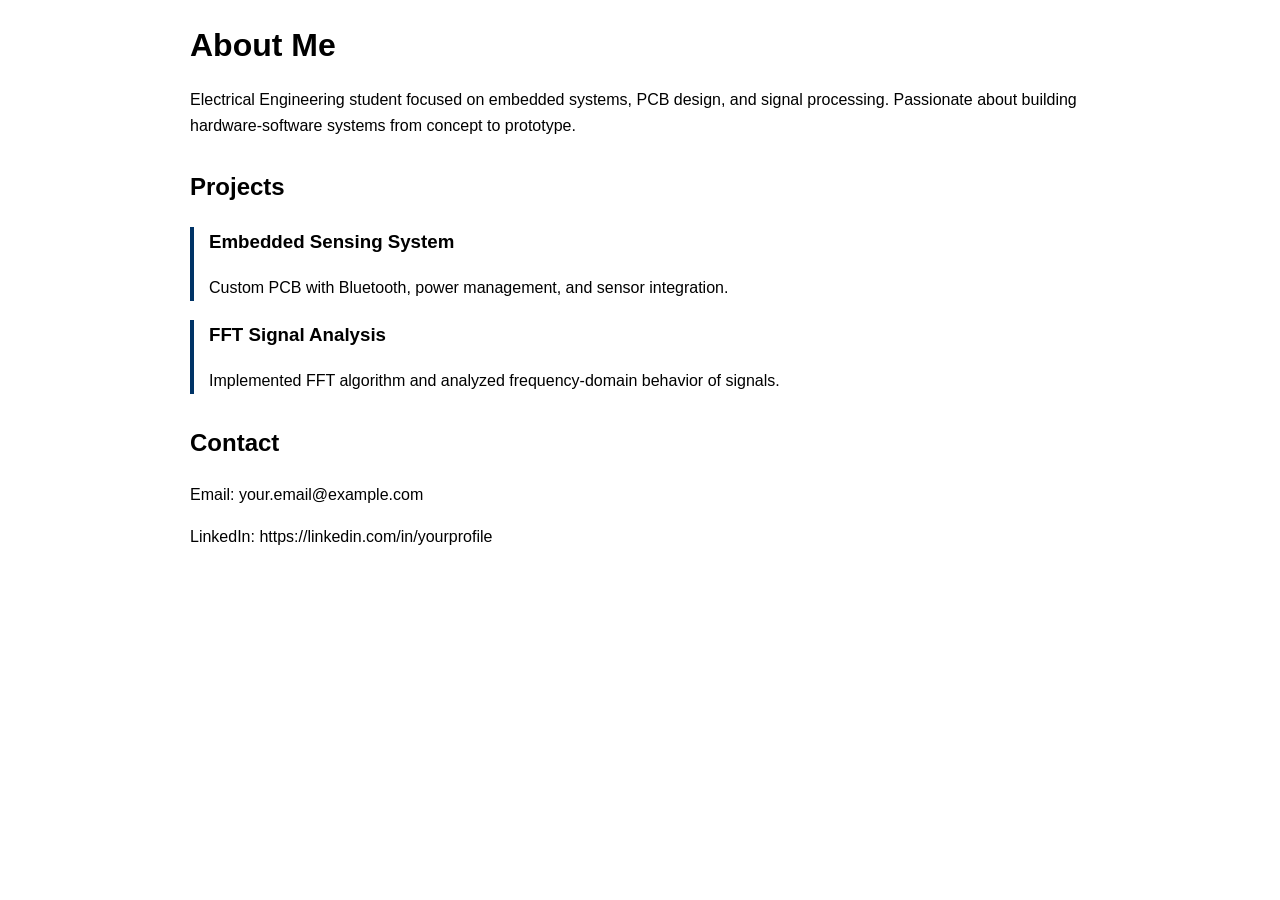
==== index.html @ 4b3a445f "Update index.html" ====
<!DOCTYPE html>
<html>
<head>
  <title>My Engineering Portfolio</title>

  <style>
    body {
      font-family: Arial, sans-serif;
      max-width: 900px;
      margin: auto;
      padding: 20px;
      line-height: 1.6;
    }

    header {
      font-size: 32px;
      font-weight: bold;
      margin-bottom: 10px;
    }

    .section {
      margin-top: 30px;
    }

    .project {
      border-left: 4px solid #003366;
      padding-left: 15px;
      margin-top: 15px;
    }
  </style>
</head>

<body>

  <header>
    About Me
  </header>

  <p>
    Electrical Engineering student focused on embedded systems, PCB design,
    and signal processing. Passionate about building hardware-software systems
    from concept to prototype.
  </p>

  <div class="section">
    <h2>Projects</h2>

    <div class="project">
      <h3>Embedded Sensing System</h3>
      <p>Custom PCB with Bluetooth, power management, and sensor integration.</p>
    </div>

    <div class="project">
      <h3>FFT Signal Analysis</h3>
      <p>Implemented FFT algorithm and analyzed frequency-domain behavior of signals.</p>
    </div>

  </div>

  <div class="section">
    <h2>Contact</h2>
    <p>Email: your.email@example.com</p>
    <p>LinkedIn: https://linkedin.com/in/yourprofile</p>
  </div>

</body>
</html>
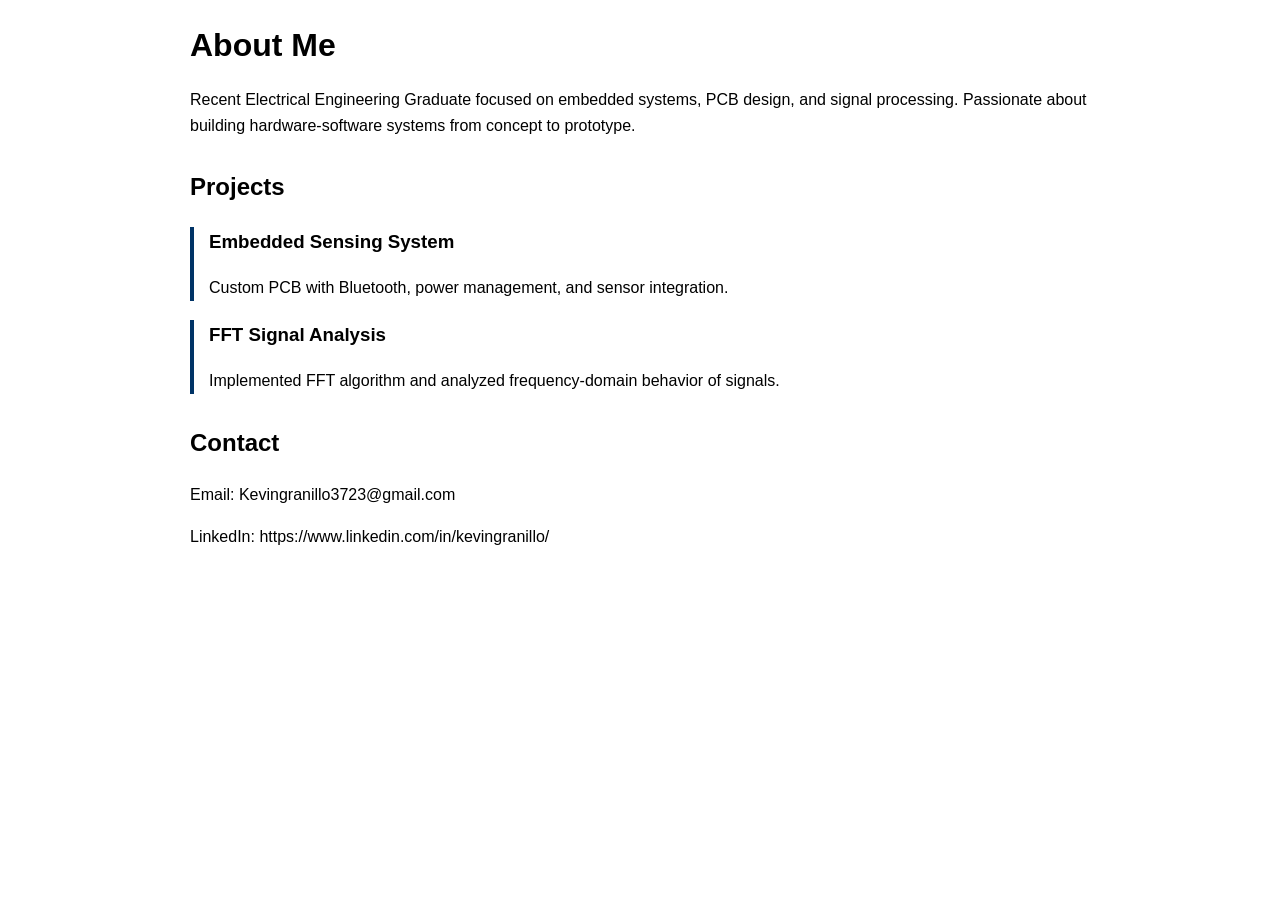
==== commit 66269f32: "Update index.html" ====
--- a/index.html
+++ b/index.html
@@ -37,7 +37,7 @@
   </header>
 
   <p>
-    Electrical Engineering student focused on embedded systems, PCB design,
+    Recent Electrical Engineering Graduate focused on embedded systems, PCB design,
     and signal processing. Passionate about building hardware-software systems
     from concept to prototype.
   </p>
@@ -59,8 +59,8 @@
 
   <div class="section">
     <h2>Contact</h2>
-    <p>Email: your.email@example.com</p>
-    <p>LinkedIn: https://linkedin.com/in/yourprofile</p>
+    <p>Email: Kevingranillo3723@gmail.com</p>
+    <p>LinkedIn: https://www.linkedin.com/in/kevingranillo/</p>
   </div>
 
 </body>
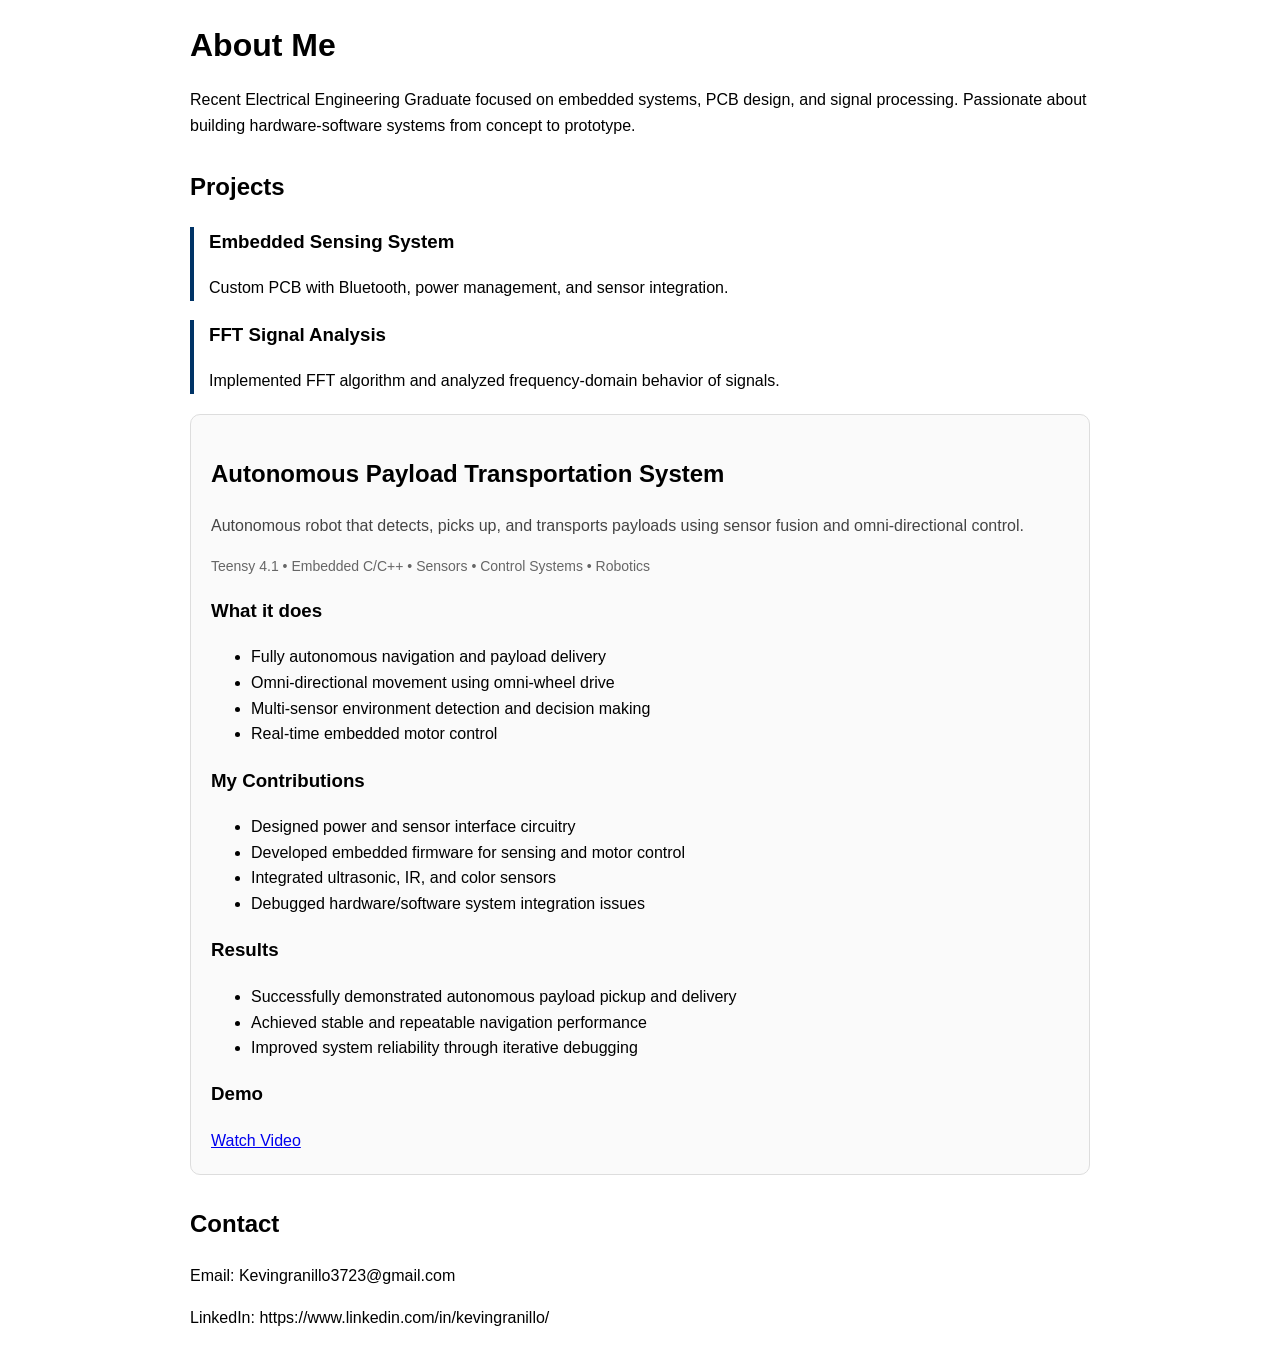
==== commit 7fb95e54: "Update index.html" ====
--- a/index.html
+++ b/index.html
@@ -27,6 +27,25 @@
       padding-left: 15px;
       margin-top: 15px;
     }
+
+    .project-card {
+  border: 1px solid #ddd;
+  padding: 20px;
+  margin-top: 20px;
+  border-radius: 10px;
+  background: #fafafa;
+}
+
+.subtitle {
+  font-size: 16px;
+  color: #444;
+}
+
+.tags {
+  font-size: 14px;
+  color: #666;
+  margin-bottom: 10px;
+}
   </style>
 </head>
 
@@ -57,6 +76,48 @@
 
   </div>
 
+  <div class="project-card">
+
+  <h2>Autonomous Payload Transportation System</h2>
+
+  <p class="subtitle">
+    Autonomous robot that detects, picks up, and transports payloads using sensor fusion and omni-directional control.
+  </p>
+
+  <div class="tags">
+    Teensy 4.1 • Embedded C/C++ • Sensors • Control Systems • Robotics
+  </div>
+
+  <h3>What it does</h3>
+  <ul>
+    <li>Fully autonomous navigation and payload delivery</li>
+    <li>Omni-directional movement using omni-wheel drive</li>
+    <li>Multi-sensor environment detection and decision making</li>
+    <li>Real-time embedded motor control</li>
+  </ul>
+
+  <h3>My Contributions</h3>
+  <ul>
+    <li>Designed power and sensor interface circuitry</li>
+    <li>Developed embedded firmware for sensing and motor control</li>
+    <li>Integrated ultrasonic, IR, and color sensors</li>
+    <li>Debugged hardware/software system integration issues</li>
+  </ul>
+
+  <h3>Results</h3>
+  <ul>
+    <li>Successfully demonstrated autonomous payload pickup and delivery</li>
+    <li>Achieved stable and repeatable navigation performance</li>
+    <li>Improved system reliability through iterative debugging</li>
+  </ul>
+
+  <h3>Demo</h3>
+  <a href="https://youtube.com/shorts/ut8rtNUcG8U?feature=share" target="_blank">
+    Watch Video
+  </a>
+
+</div>
+
   <div class="section">
     <h2>Contact</h2>
     <p>Email: Kevingranillo3723@gmail.com</p>
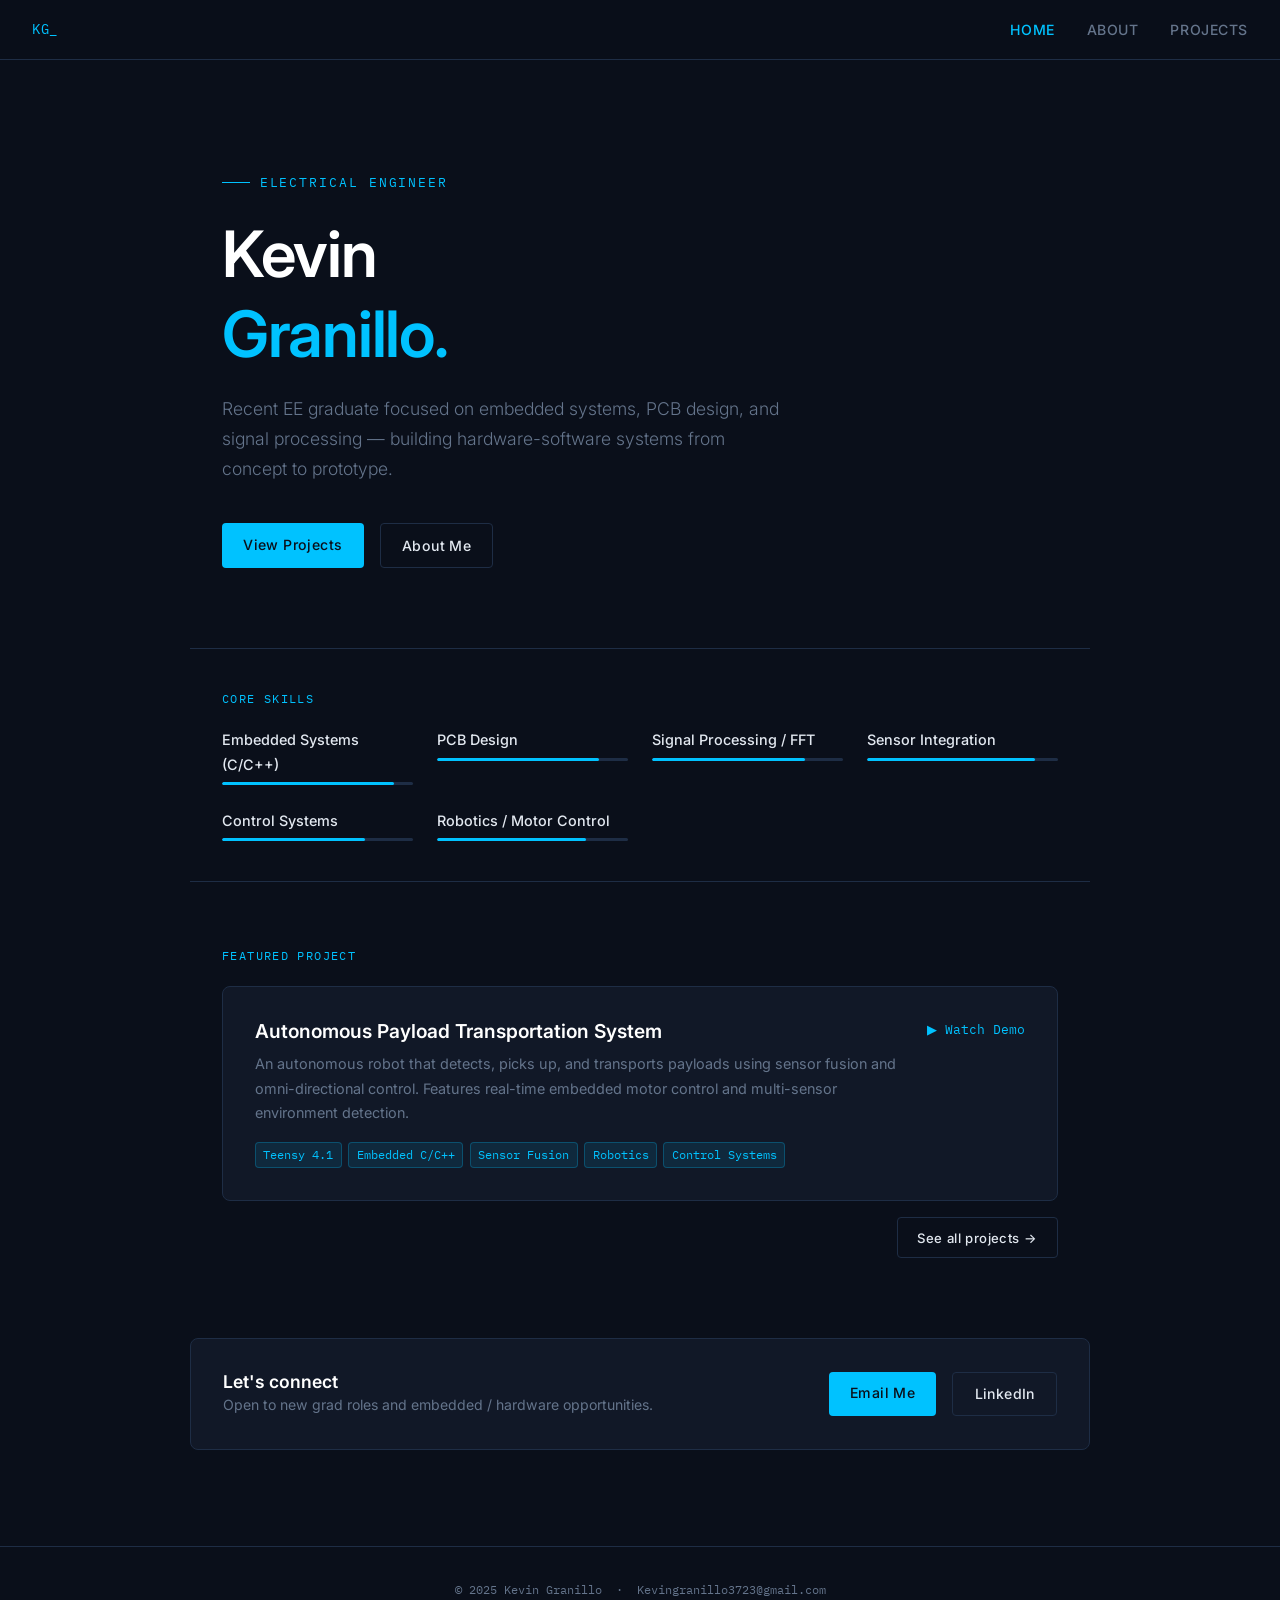
==== commit 03706745: "Update index.html" ====
--- a/index.html
+++ b/index.html
@@ -1,128 +1,291 @@
 <!DOCTYPE html>
-<html>
+<html lang="en">
 <head>
-  <title>My Engineering Portfolio</title>
-
+  <meta charset="UTF-8" />
+  <meta name="viewport" content="width=device-width, initial-scale=1.0" />
+  <title>Kevin Granillo — EE Portfolio</title>
+  <link rel="stylesheet" href="style.css" />
   <style>
-    body {
-      font-family: Arial, sans-serif;
-      max-width: 900px;
-      margin: auto;
-      padding: 20px;
-      line-height: 1.6;
-    }
-
-    header {
-      font-size: 32px;
-      font-weight: bold;
-      margin-bottom: 10px;
-    }
-
-    .section {
-      margin-top: 30px;
-    }
-
-    .project {
-      border-left: 4px solid #003366;
-      padding-left: 15px;
-      margin-top: 15px;
-    }
-
-    .project-card {
-  border: 1px solid #ddd;
-  padding: 20px;
-  margin-top: 20px;
-  border-radius: 10px;
-  background: #fafafa;
-}
-
-.subtitle {
-  font-size: 16px;
-  color: #444;
-}
-
-.tags {
-  font-size: 14px;
-  color: #666;
-  margin-bottom: 10px;
-}
+    /* ---- HERO ---- */
+    .hero {
+      padding: 7rem 2rem 5rem;
+      max-width: 900px;
+      margin: 0 auto;
+    }
+
+    .hero-eyebrow {
+      font-family: var(--mono);
+      font-size: 0.8rem;
+      color: var(--accent);
+      letter-spacing: 0.15em;
+      text-transform: uppercase;
+      margin-bottom: 1.25rem;
+      display: flex;
+      align-items: center;
+      gap: 0.6rem;
+    }
+
+    .hero-eyebrow::before {
+      content: '';
+      display: inline-block;
+      width: 28px;
+      height: 1px;
+      background: var(--accent);
+    }
+
+    .hero h1 {
+      font-size: clamp(2.4rem, 6vw, 4rem);
+      letter-spacing: -0.02em;
+      color: #fff;
+      margin-bottom: 1.25rem;
+    }
+
+    .hero h1 span {
+      color: var(--accent);
+    }
+
+    .hero-sub {
+      font-size: 1.1rem;
+      color: var(--muted);
+      max-width: 560px;
+      margin-bottom: 2.5rem;
+      font-weight: 300;
+    }
+
+    .hero-cta {
+      display: flex;
+      gap: 1rem;
+      flex-wrap: wrap;
+    }
+
+    .btn {
+      display: inline-block;
+      padding: 0.65em 1.5em;
+      border-radius: 4px;
+      font-size: 0.88rem;
+      font-weight: 500;
+      letter-spacing: 0.03em;
+      transition: opacity 0.2s, transform 0.15s;
+    }
+
+    .btn:hover { opacity: 0.85; text-decoration: none; transform: translateY(-1px); }
+
+    .btn-primary {
+      background: var(--accent);
+      color: #0a0f1a;
+    }
+
+    .btn-ghost {
+      border: 1px solid var(--border);
+      color: var(--text);
+    }
+
+    /* ---- SKILLS STRIP ---- */
+    .skills-strip {
+      border-top: 1px solid var(--border);
+      border-bottom: 1px solid var(--border);
+      padding: 2.5rem 2rem;
+      max-width: 900px;
+      margin: 0 auto;
+    }
+
+    .skills-grid {
+      display: grid;
+      grid-template-columns: repeat(auto-fit, minmax(180px, 1fr));
+      gap: 1.5rem;
+      margin-top: 1.25rem;
+    }
+
+    .skill-item {
+      display: flex;
+      flex-direction: column;
+      gap: 0.3rem;
+    }
+
+    .skill-name {
+      font-weight: 500;
+      font-size: 0.9rem;
+      color: var(--text);
+    }
+
+    .skill-bar-bg {
+      height: 3px;
+      background: var(--border);
+      border-radius: 2px;
+      overflow: hidden;
+    }
+
+    .skill-bar-fill {
+      height: 100%;
+      background: var(--accent);
+      border-radius: 2px;
+      animation: growBar 1s ease forwards;
+      transform-origin: left;
+    }
+
+    @keyframes growBar {
+      from { width: 0; }
+    }
+
+    /* ---- FEATURED PROJECT ---- */
+    .featured {
+      max-width: 900px;
+      margin: 4rem auto 0;
+      padding: 0 2rem;
+    }
+
+    .project-card-featured {
+      margin-top: 1.25rem;
+      border: 1px solid var(--border);
+      border-radius: 8px;
+      padding: 2rem;
+      background: var(--bg2);
+      display: grid;
+      grid-template-columns: 1fr auto;
+      gap: 1.5rem;
+      align-items: start;
+    }
+
+    .project-card-featured h3 {
+      font-size: 1.2rem;
+      margin-bottom: 0.6rem;
+      color: #fff;
+    }
+
+    .project-card-featured p {
+      color: var(--muted);
+      font-size: 0.9rem;
+      margin-bottom: 1rem;
+    }
+
+    .project-tags { display: flex; flex-wrap: wrap; gap: 0.4rem; }
+
+    .project-link {
+      font-family: var(--mono);
+      font-size: 0.8rem;
+      color: var(--accent);
+      white-space: nowrap;
+    }
+
+    /* ---- CONTACT STRIP ---- */
+    .contact-strip {
+      max-width: 900px;
+      margin: 5rem auto 0;
+      padding: 0 2rem;
+      display: flex;
+      align-items: center;
+      justify-content: space-between;
+      flex-wrap: wrap;
+      gap: 1rem;
+      border: 1px solid var(--border);
+      border-radius: 8px;
+      background: var(--bg2);
+      padding: 2rem;
+    }
+
+    .contact-strip h2 { font-size: 1.1rem; color: #fff; }
+    .contact-strip p { color: var(--muted); font-size: 0.88rem; }
   </style>
 </head>
-
 <body>
 
-  <header>
-    About Me
-  </header>
-
-  <p>
-    Recent Electrical Engineering Graduate focused on embedded systems, PCB design,
-    and signal processing. Passionate about building hardware-software systems
-    from concept to prototype.
+<nav>
+  <span class="nav-logo">KG_</span>
+  <ul class="nav-links">
+    <li><a href="index.html" class="active">Home</a></li>
+    <li><a href="about.html">About</a></li>
+    <li><a href="projects.html">Projects</a></li>
+  </ul>
+</nav>
+
+<!-- HERO -->
+<section class="hero">
+  <div class="hero-eyebrow">Electrical Engineer</div>
+  <h1>Kevin<br><span>Granillo.</span></h1>
+  <p class="hero-sub">
+    Recent EE graduate focused on embedded systems, PCB design, and signal processing —
+    building hardware-software systems from concept to prototype.
   </p>
-
-  <div class="section">
-    <h2>Projects</h2>
-
-    <div class="project">
-      <h3>Embedded Sensing System</h3>
-      <p>Custom PCB with Bluetooth, power management, and sensor integration.</p>
-    </div>
-
-    <div class="project">
-      <h3>FFT Signal Analysis</h3>
-      <p>Implemented FFT algorithm and analyzed frequency-domain behavior of signals.</p>
-    </div>
-
-  </div>
-
-  <div class="project-card">
-
-  <h2>Autonomous Payload Transportation System</h2>
-
-  <p class="subtitle">
-    Autonomous robot that detects, picks up, and transports payloads using sensor fusion and omni-directional control.
-  </p>
-
-  <div class="tags">
-    Teensy 4.1 • Embedded C/C++ • Sensors • Control Systems • Robotics
-  </div>
-
-  <h3>What it does</h3>
-  <ul>
-    <li>Fully autonomous navigation and payload delivery</li>
-    <li>Omni-directional movement using omni-wheel drive</li>
-    <li>Multi-sensor environment detection and decision making</li>
-    <li>Real-time embedded motor control</li>
-  </ul>
-
-  <h3>My Contributions</h3>
-  <ul>
-    <li>Designed power and sensor interface circuitry</li>
-    <li>Developed embedded firmware for sensing and motor control</li>
-    <li>Integrated ultrasonic, IR, and color sensors</li>
-    <li>Debugged hardware/software system integration issues</li>
-  </ul>
-
-  <h3>Results</h3>
-  <ul>
-    <li>Successfully demonstrated autonomous payload pickup and delivery</li>
-    <li>Achieved stable and repeatable navigation performance</li>
-    <li>Improved system reliability through iterative debugging</li>
-  </ul>
-
-  <h3>Demo</h3>
-  <a href="https://youtube.com/shorts/ut8rtNUcG8U?feature=share" target="_blank">
-    Watch Video
-  </a>
-
-</div>
-
-  <div class="section">
-    <h2>Contact</h2>
-    <p>Email: Kevingranillo3723@gmail.com</p>
-    <p>LinkedIn: https://www.linkedin.com/in/kevingranillo/</p>
-  </div>
+  <div class="hero-cta">
+    <a href="projects.html" class="btn btn-primary">View Projects</a>
+    <a href="about.html" class="btn btn-ghost">About Me</a>
+  </div>
+</section>
+
+<!-- SKILLS -->
+<section class="skills-strip">
+  <div class="section-label">Core Skills</div>
+  <div class="skills-grid">
+    <div class="skill-item">
+      <span class="skill-name">Embedded Systems (C/C++)</span>
+      <div class="skill-bar-bg"><div class="skill-bar-fill" style="width:90%"></div></div>
+    </div>
+    <div class="skill-item">
+      <span class="skill-name">PCB Design</span>
+      <div class="skill-bar-bg"><div class="skill-bar-fill" style="width:85%"></div></div>
+    </div>
+    <div class="skill-item">
+      <span class="skill-name">Signal Processing / FFT</span>
+      <div class="skill-bar-bg"><div class="skill-bar-fill" style="width:80%"></div></div>
+    </div>
+    <div class="skill-item">
+      <span class="skill-name">Sensor Integration</span>
+      <div class="skill-bar-bg"><div class="skill-bar-fill" style="width:88%"></div></div>
+    </div>
+    <div class="skill-item">
+      <span class="skill-name">Control Systems</span>
+      <div class="skill-bar-bg"><div class="skill-bar-fill" style="width:75%"></div></div>
+    </div>
+    <div class="skill-item">
+      <span class="skill-name">Robotics / Motor Control</span>
+      <div class="skill-bar-bg"><div class="skill-bar-fill" style="width:78%"></div></div>
+    </div>
+  </div>
+</section>
+
+<!-- FEATURED PROJECT -->
+<section class="featured">
+  <div class="section-label">Featured Project</div>
+  <div class="project-card-featured">
+    <div>
+      <h3>Autonomous Payload Transportation System</h3>
+      <p>
+        An autonomous robot that detects, picks up, and transports payloads using sensor fusion
+        and omni-directional control. Features real-time embedded motor control and multi-sensor
+        environment detection.
+      </p>
+      <div class="project-tags">
+        <span class="tag">Teensy 4.1</span>
+        <span class="tag">Embedded C/C++</span>
+        <span class="tag">Sensor Fusion</span>
+        <span class="tag">Robotics</span>
+        <span class="tag">Control Systems</span>
+      </div>
+    </div>
+    <a href="https://youtube.com/shorts/ut8rtNUcG8U?feature=share" target="_blank" class="project-link">▶ Watch Demo</a>
+  </div>
+  <div style="margin-top:1rem; text-align:right;">
+    <a href="projects.html" class="btn btn-ghost" style="font-size:0.82rem;">See all projects →</a>
+  </div>
+</section>
+
+<!-- CONTACT STRIP -->
+<section class="contact-strip container">
+  <div>
+    <h2>Let's connect</h2>
+    <p>Open to new grad roles and embedded / hardware opportunities.</p>
+  </div>
+  <div style="display:flex; gap:1rem; flex-wrap:wrap;">
+    <a href="mailto:Kevingranillo3723@gmail.com" class="btn btn-primary">Email Me</a>
+    <a href="https://www.linkedin.com/in/kevingranillo/" target="_blank" class="btn btn-ghost">LinkedIn</a>
+  </div>
+</section>
+
+<footer>
+  <div class="container">
+    <p>© 2025 Kevin Granillo &nbsp;·&nbsp; <a href="mailto:Kevingranillo3723@gmail.com">Kevingranillo3723@gmail.com</a></p>
+  </div>
+</footer>
 
 </body>
 </html>
--- a/style.css
+++ b/style.css
@@ -0,0 +1,119 @@
+/* =========================================
+   Kevin Granillo Portfolio — Shared Styles
+   ========================================= */
+
+@import url('https://fonts.googleapis.com/css2?family=IBM+Plex+Mono:wght@400;600&family=Inter:wght@300;400;500;600&display=swap');
+
+:root {
+  --bg:        #0a0f1a;
+  --bg2:       #111827;
+  --border:    #1e2d45;
+  --accent:    #00c2ff;
+  --accent2:   #0077aa;
+  --text:      #e2e8f0;
+  --muted:     #64748b;
+  --mono:      'IBM Plex Mono', monospace;
+  --sans:      'Inter', sans-serif;
+}
+
+*, *::before, *::after { box-sizing: border-box; margin: 0; padding: 0; }
+
+html { scroll-behavior: smooth; }
+
+body {
+  background: var(--bg);
+  color: var(--text);
+  font-family: var(--sans);
+  font-size: 16px;
+  line-height: 1.7;
+  min-height: 100vh;
+}
+
+a { color: var(--accent); text-decoration: none; }
+a:hover { text-decoration: underline; }
+
+/* ---- NAV ---- */
+nav {
+  position: sticky;
+  top: 0;
+  z-index: 100;
+  display: flex;
+  align-items: center;
+  justify-content: space-between;
+  padding: 0 2rem;
+  height: 60px;
+  background: rgba(10, 15, 26, 0.92);
+  backdrop-filter: blur(12px);
+  border-bottom: 1px solid var(--border);
+}
+
+.nav-logo {
+  font-family: var(--mono);
+  font-size: 0.9rem;
+  color: var(--accent);
+  letter-spacing: 0.05em;
+}
+
+.nav-links {
+  display: flex;
+  gap: 2rem;
+  list-style: none;
+}
+
+.nav-links a {
+  font-size: 0.88rem;
+  font-weight: 500;
+  color: var(--muted);
+  letter-spacing: 0.04em;
+  text-transform: uppercase;
+  transition: color 0.2s;
+}
+
+.nav-links a:hover,
+.nav-links a.active {
+  color: var(--accent);
+  text-decoration: none;
+}
+
+/* ---- FOOTER ---- */
+footer {
+  margin-top: 6rem;
+  padding: 2rem;
+  border-top: 1px solid var(--border);
+  text-align: center;
+  font-family: var(--mono);
+  font-size: 0.78rem;
+  color: var(--muted);
+}
+
+footer a { color: var(--muted); }
+footer a:hover { color: var(--accent); }
+
+/* ---- UTILITY ---- */
+.container {
+  max-width: 900px;
+  margin: 0 auto;
+  padding: 0 2rem;
+}
+
+.tag {
+  display: inline-block;
+  padding: 0.2em 0.65em;
+  border-radius: 4px;
+  font-family: var(--mono);
+  font-size: 0.72rem;
+  background: rgba(0, 194, 255, 0.1);
+  color: var(--accent);
+  border: 1px solid rgba(0, 194, 255, 0.25);
+}
+
+.section-label {
+  font-family: var(--mono);
+  font-size: 0.72rem;
+  color: var(--accent);
+  letter-spacing: 0.12em;
+  text-transform: uppercase;
+  margin-bottom: 0.5rem;
+}
+
+h1, h2, h3 { font-weight: 600; line-height: 1.25; }
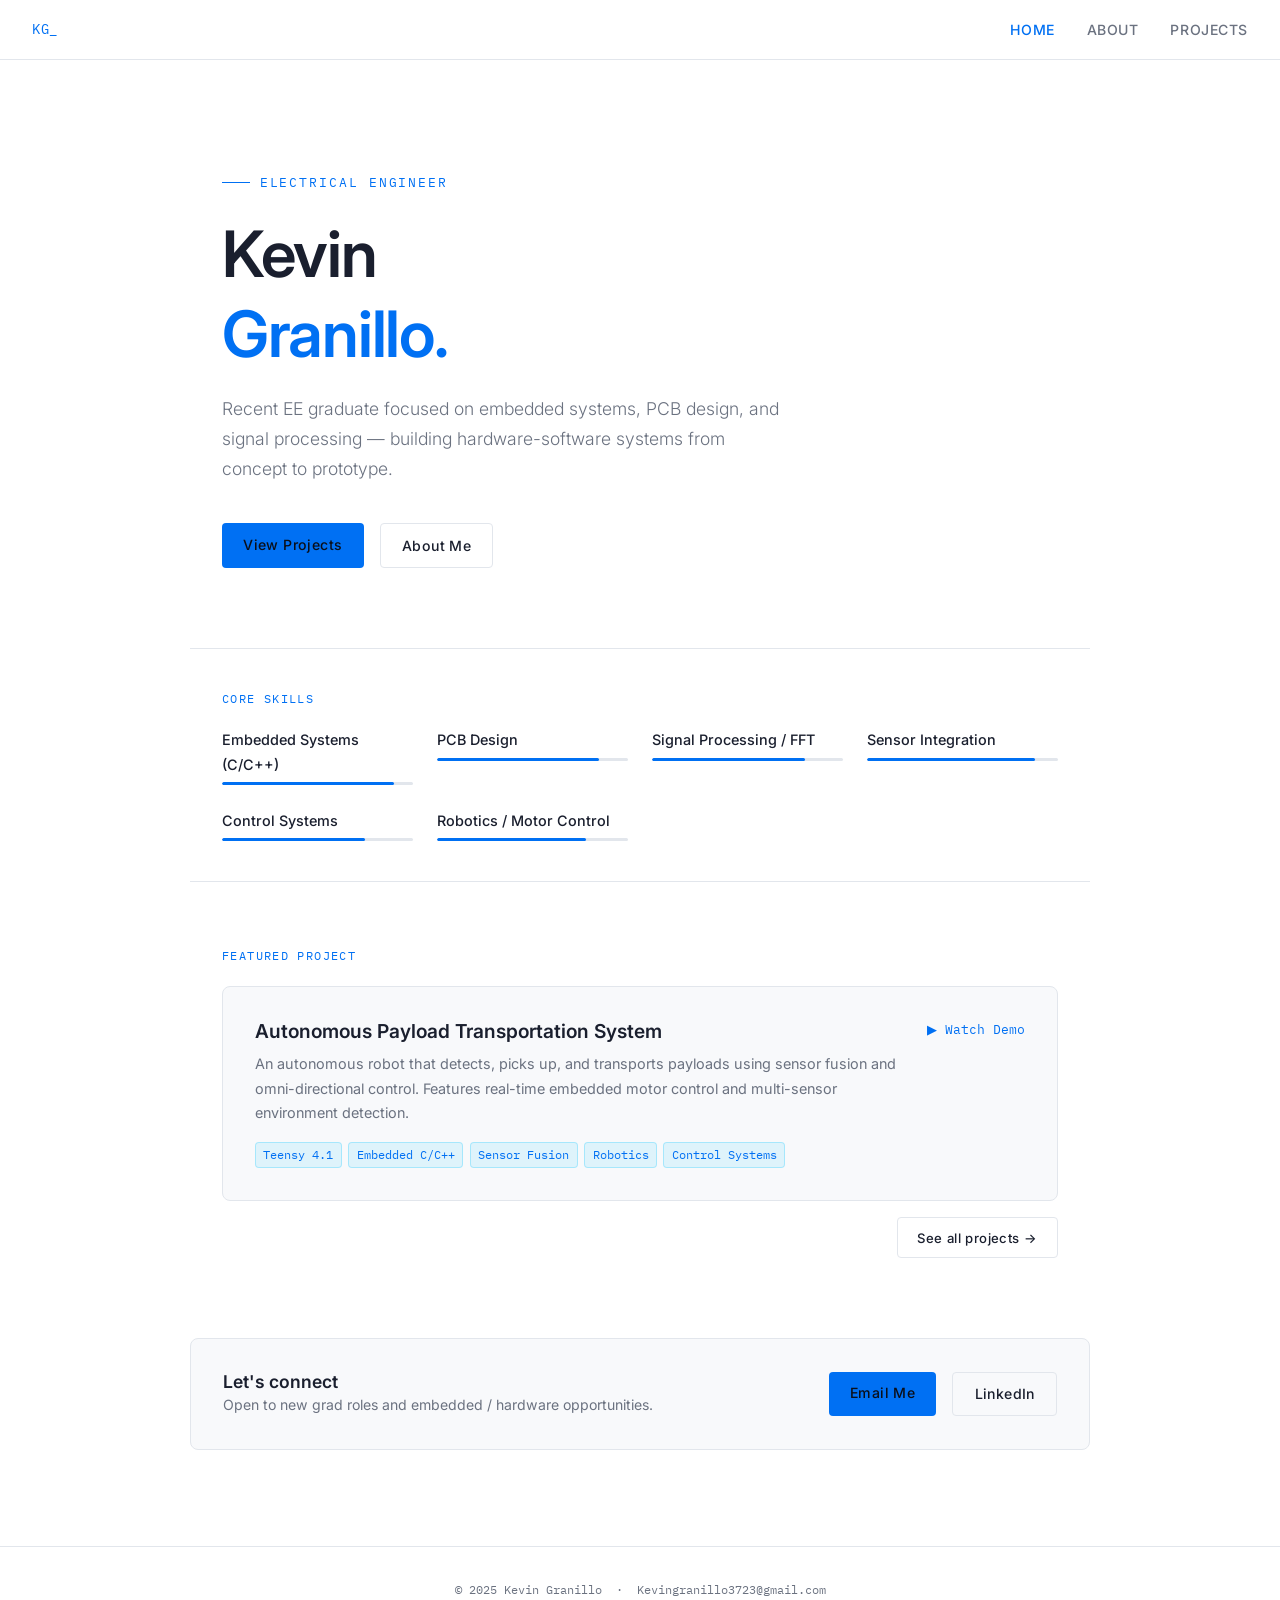
==== commit c94e4ffc: "Update index.html" ====
--- a/index.html
+++ b/index.html
@@ -36,7 +36,7 @@
     .hero h1 {
       font-size: clamp(2.4rem, 6vw, 4rem);
       letter-spacing: -0.02em;
-      color: #fff;
+      color: var(--text);
       margin-bottom: 1.25rem;
     }
 
@@ -149,7 +149,7 @@
     .project-card-featured h3 {
       font-size: 1.2rem;
       margin-bottom: 0.6rem;
-      color: #fff;
+      color: var(--text);
     }
 
     .project-card-featured p {
@@ -183,7 +183,7 @@
       padding: 2rem;
     }
 
-    .contact-strip h2 { font-size: 1.1rem; color: #fff; }
+    .contact-strip h2 { font-size: 1.1rem; color: var(--text); }
     .contact-strip p { color: var(--muted); font-size: 0.88rem; }
   </style>
 </head>
--- a/style.css
+++ b/style.css
@@ -5,13 +5,13 @@
 @import url('https://fonts.googleapis.com/css2?family=IBM+Plex+Mono:wght@400;600&family=Inter:wght@300;400;500;600&display=swap');
 
 :root {
-  --bg:        #0a0f1a;
-  --bg2:       #111827;
-  --border:    #1e2d45;
-  --accent:    #00c2ff;
-  --accent2:   #0077aa;
-  --text:      #e2e8f0;
-  --muted:     #64748b;
+  --bg:        #ffffff;
+  --bg2:       #f8f9fb;
+  --border:    #e2e6ec;
+  --accent:    #0070f3;
+  --accent2:   #0050b3;
+  --text:      #1a1f2e;
+  --muted:     #6b7280;
   --mono:      'IBM Plex Mono', monospace;
   --sans:      'Inter', sans-serif;
 }
@@ -42,7 +42,7 @@
   justify-content: space-between;
   padding: 0 2rem;
   height: 60px;
-  background: rgba(10, 15, 26, 0.92);
+  background: rgba(255, 255, 255, 0.95);
   backdrop-filter: blur(12px);
   border-bottom: 1px solid var(--border);
 }
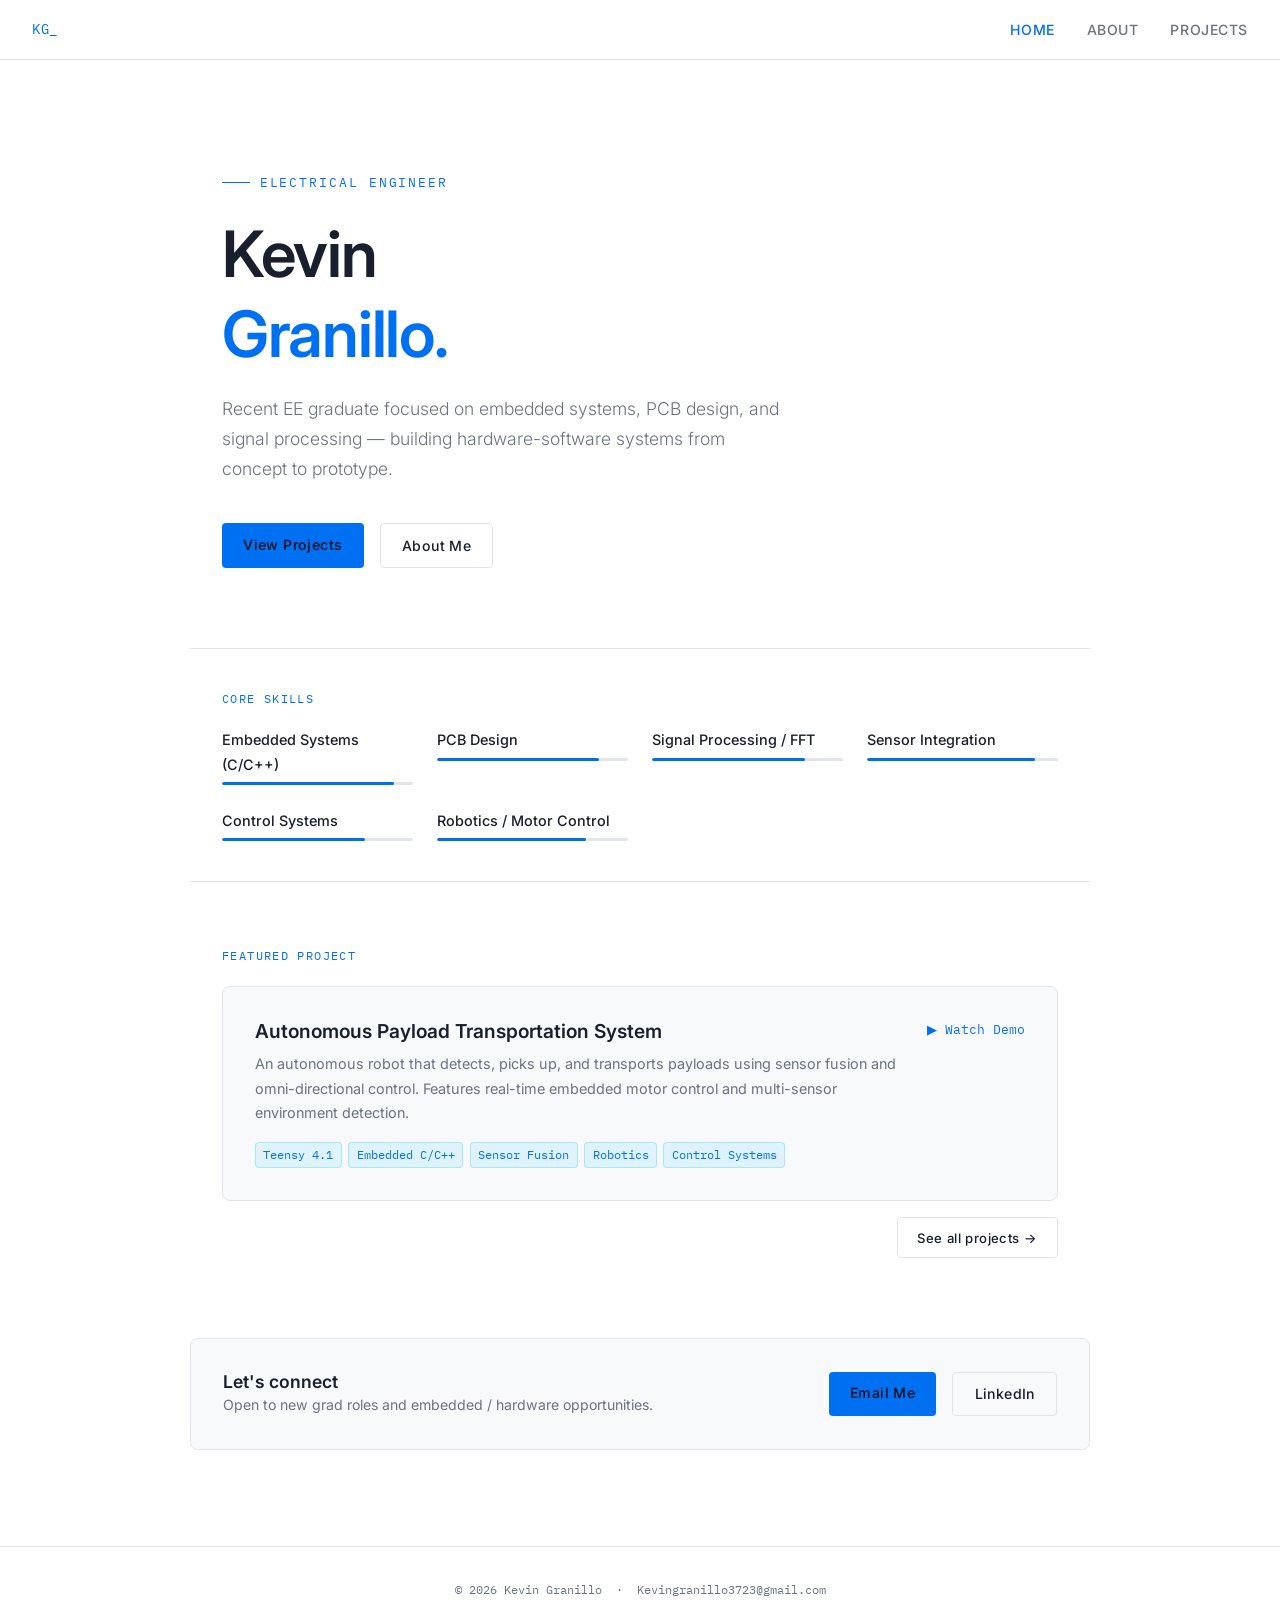
==== commit f89981b8: "Update index.html" ====
--- a/index.html
+++ b/index.html
@@ -283,7 +283,7 @@
 
 <footer>
   <div class="container">
-    <p>© 2025 Kevin Granillo &nbsp;·&nbsp; <a href="mailto:Kevingranillo3723@gmail.com">Kevingranillo3723@gmail.com</a></p>
+    <p>© 2026 Kevin Granillo &nbsp;·&nbsp; <a href="mailto:Kevingranillo3723@gmail.com">Kevingranillo3723@gmail.com</a></p>
   </div>
 </footer>
 
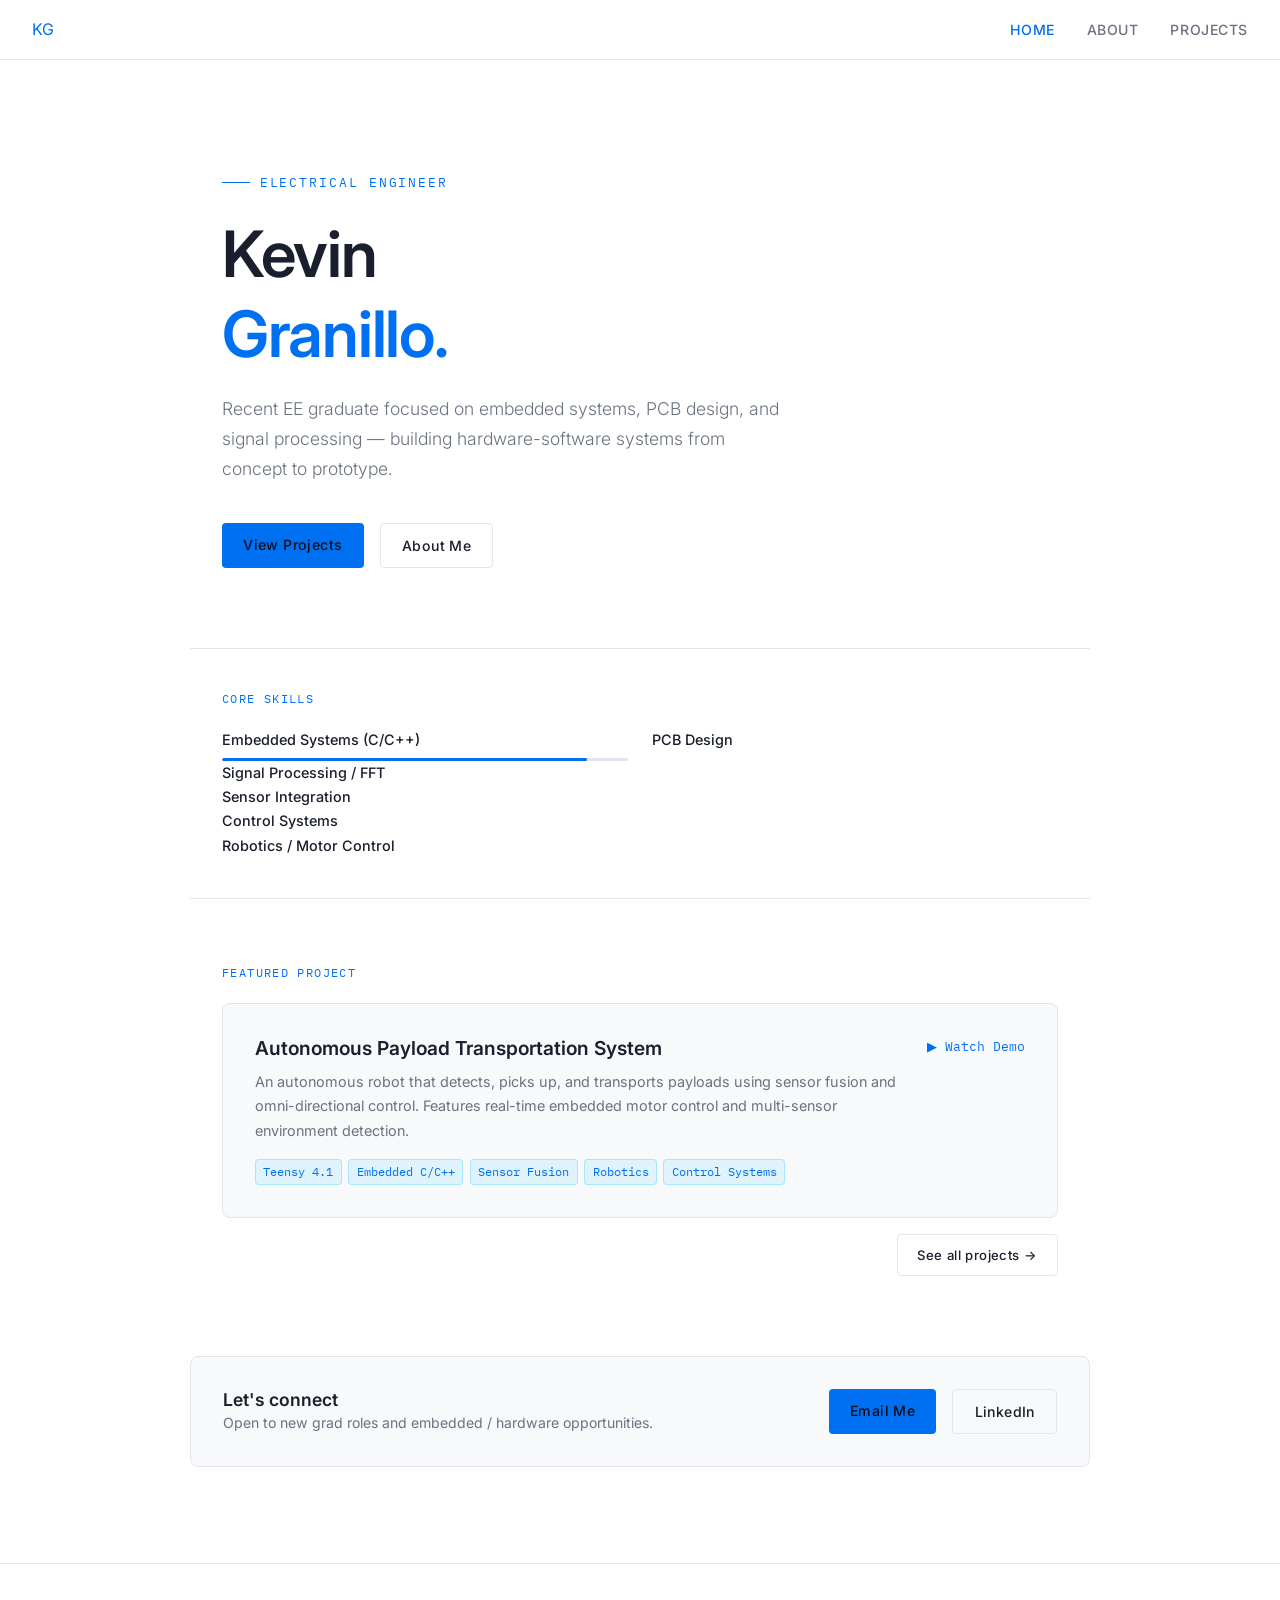
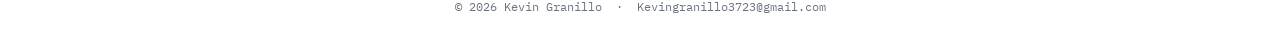
==== commit c677fb8b: "Update index.html" ====
--- a/index.html
+++ b/index.html
@@ -190,7 +190,7 @@
 <body>
 
 <nav>
-  <span class="nav-logo">KG_</span>
+  <a href="index.html">KG</a>
   <ul class="nav-links">
     <li><a href="index.html" class="active">Home</a></li>
     <li><a href="about.html">About</a></li>
@@ -221,24 +221,19 @@
       <div class="skill-bar-bg"><div class="skill-bar-fill" style="width:90%"></div></div>
     </div>
     <div class="skill-item">
-      <span class="skill-name">PCB Design</span>
-      <div class="skill-bar-bg"><div class="skill-bar-fill" style="width:85%"></div></div>
-    </div>
-    <div class="skill-item">
-      <span class="skill-name">Signal Processing / FFT</span>
-      <div class="skill-bar-bg"><div class="skill-bar-fill" style="width:80%"></div></div>
-    </div>
-    <div class="skill-item">
-      <span class="skill-name">Sensor Integration</span>
-      <div class="skill-bar-bg"><div class="skill-bar-fill" style="width:88%"></div></div>
-    </div>
-    <div class="skill-item">
-      <span class="skill-name">Control Systems</span>
-      <div class="skill-bar-bg"><div class="skill-bar-fill" style="width:75%"></div></div>
-    </div>
-    <div class="skill-item">
-      <span class="skill-name">Robotics / Motor Control</span>
-      <div class="skill-bar-bg"><div class="skill-bar-fill" style="width:78%"></div></div>
+      <span class="skill-name">PCB Design</span></div>
+    </div>
+    <div class="skill-item">
+      <span class="skill-name">Signal Processing / FFT</span></div>
+    </div>
+    <div class="skill-item">
+      <span class="skill-name">Sensor Integration</span></div>
+    </div>
+    <div class="skill-item">
+      <span class="skill-name">Control Systems</span></div>
+    </div>
+    <div class="skill-item">
+      <span class="skill-name">Robotics / Motor Control</span></div>
     </div>
   </div>
 </section>
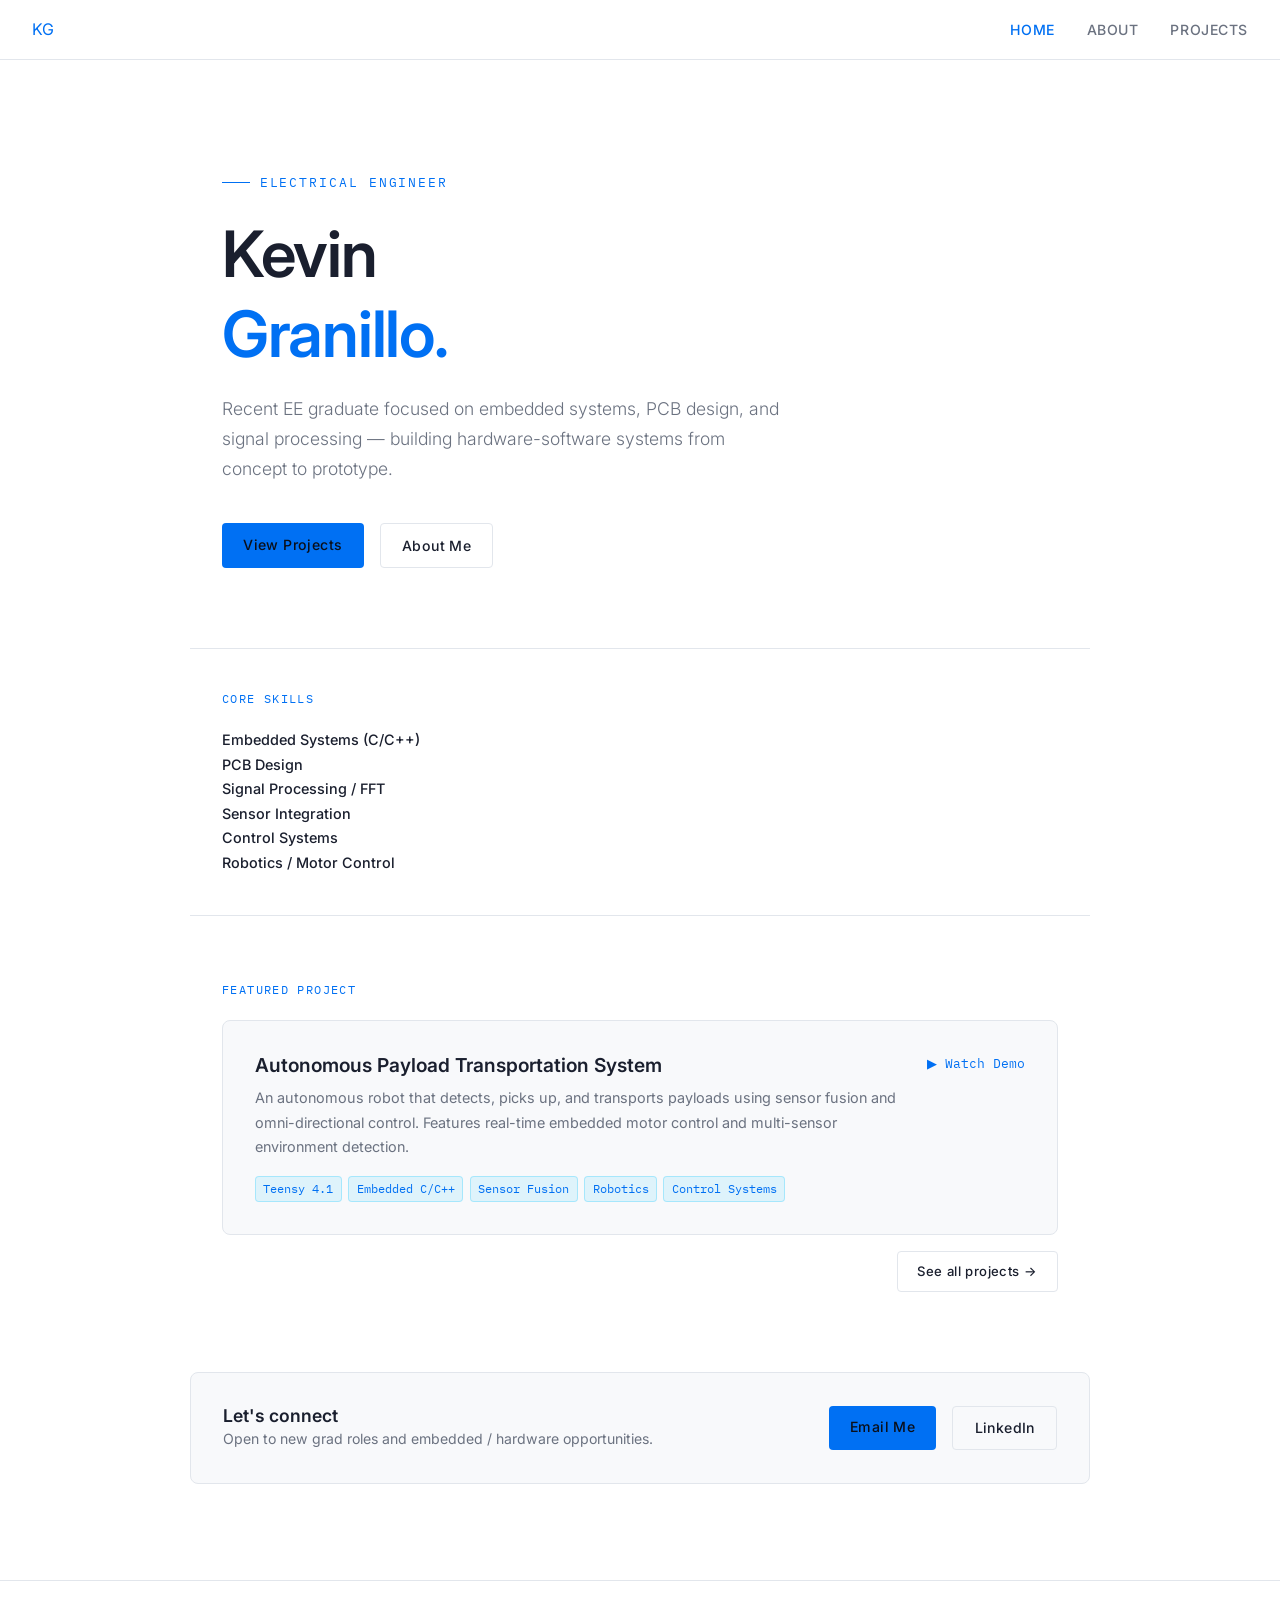
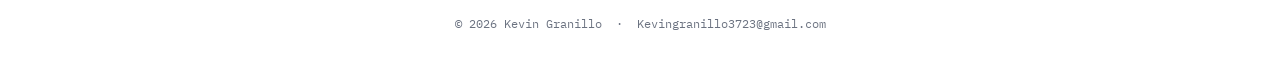
==== commit 2b7d9cc5: "Update index.html" ====
--- a/index.html
+++ b/index.html
@@ -217,8 +217,7 @@
   <div class="section-label">Core Skills</div>
   <div class="skills-grid">
     <div class="skill-item">
-      <span class="skill-name">Embedded Systems (C/C++)</span>
-      <div class="skill-bar-bg"><div class="skill-bar-fill" style="width:90%"></div></div>
+      <span class="skill-name">Embedded Systems (C/C++)</span></div>
     </div>
     <div class="skill-item">
       <span class="skill-name">PCB Design</span></div>
